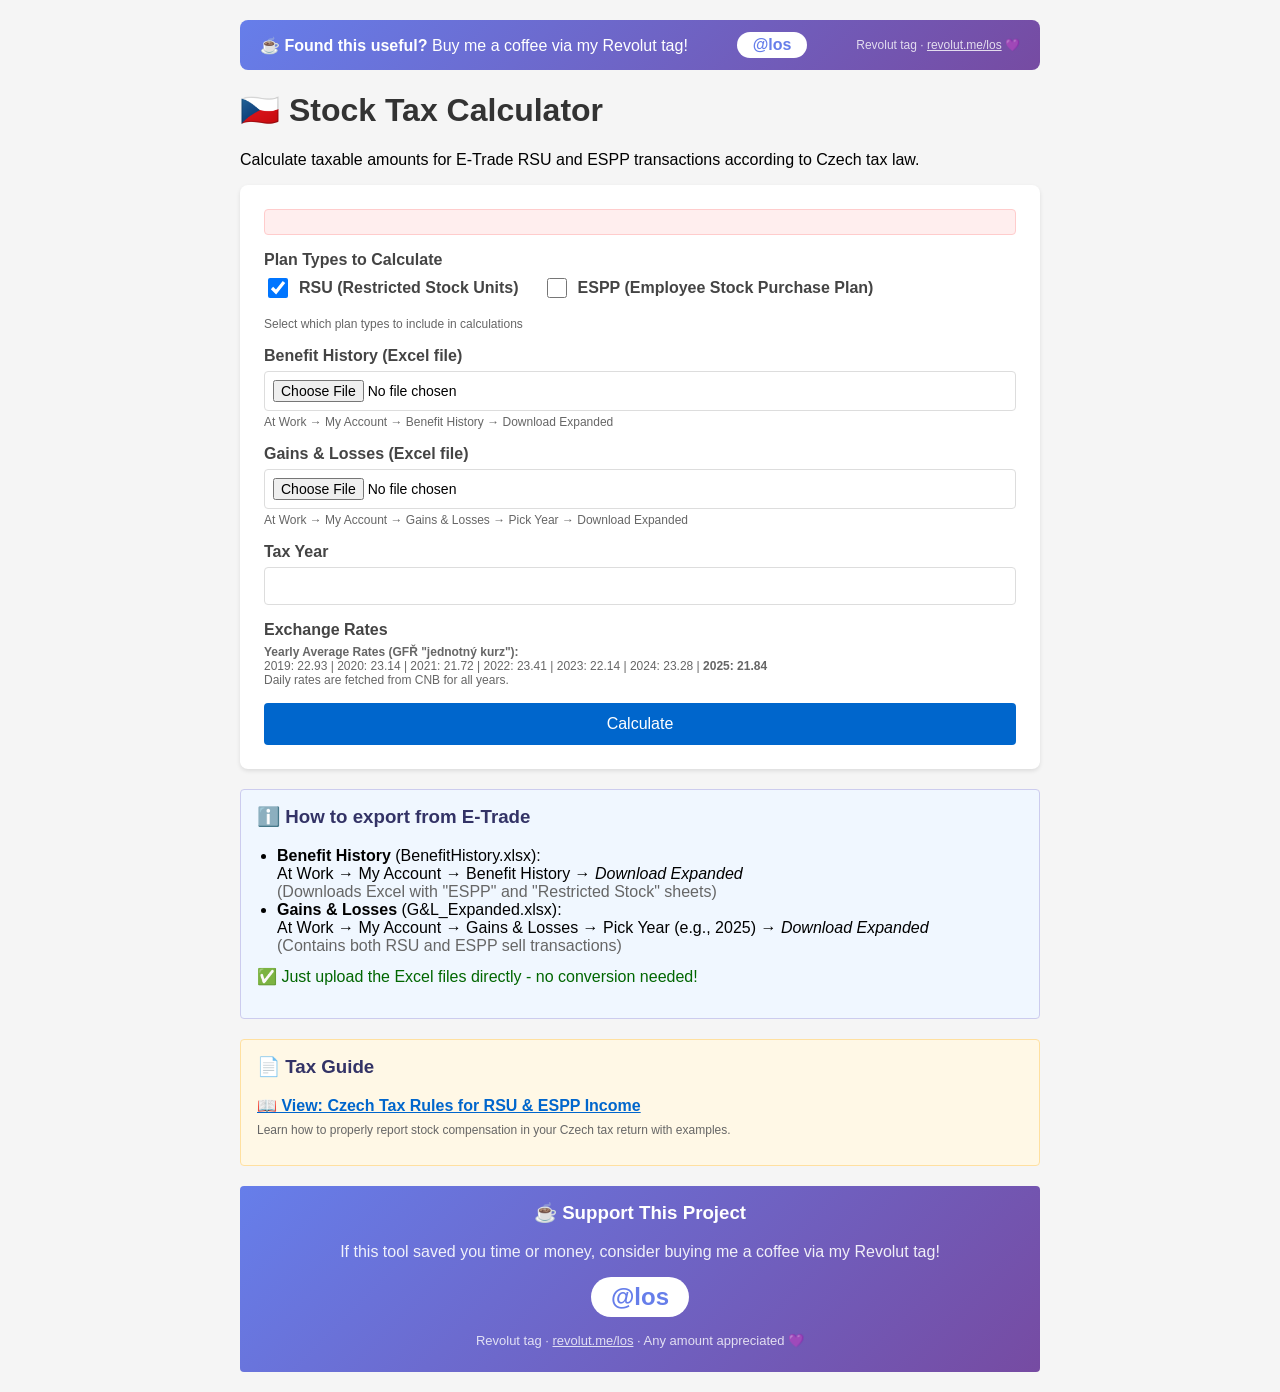
==== src/main/resources/templates/index.html @ dced1315 "Initial Transfer commit" ====
<!DOCTYPE html>
<html xmlns:th="http://www.thymeleaf.org">
<head>
    <meta charset="UTF-8">
    <meta name="viewport" content="width=device-width, initial-scale=1.0">
    <title>Stock Tax Calculator (RSU &amp; ESPP)</title>
    <link rel="icon" href="data:image/svg+xml,<svg xmlns=%22http://www.w3.org/2000/svg%22 viewBox=%220 0 100 100%22><text y=%22.9em%22 font-size=%2290%22>💰</text></svg>">
    <style>
        body {
            font-family: -apple-system, BlinkMacSystemFont, 'Segoe UI', Roboto, sans-serif;
            max-width: 800px;
            margin: 0 auto;
            padding: 20px;
            background: #f5f5f5;
        }
        h1 { color: #333; }
        .card {
            background: white;
            border-radius: 8px;
            padding: 24px;
            box-shadow: 0 2px 4px rgba(0,0,0,0.1);
            margin-bottom: 20px;
        }
        .form-group {
            margin-bottom: 16px;
        }
        label {
            display: block;
            font-weight: 600;
            margin-bottom: 6px;
            color: #444;
        }
        input[type="file"], input[type="number"], input[type="text"] {
            width: 100%;
            padding: 10px;
            border: 1px solid #ddd;
            border-radius: 4px;
            font-size: 14px;
            box-sizing: border-box;
        }
        input[type="file"] { padding: 8px; }
        .hint {
            font-size: 12px;
            color: #666;
            margin-top: 4px;
        }
        button {
            background: #0066cc;
            color: white;
            border: none;
            padding: 12px 24px;
            border-radius: 4px;
            font-size: 16px;
            cursor: pointer;
            width: 100%;
        }
        button:hover:not(:disabled) { background: #0055aa; }
        button:disabled {
            background: #ccc;
            cursor: not-allowed;
        }
        .error {
            background: #fee;
            border: 1px solid #fcc;
            color: #c00;
            padding: 12px;
            border-radius: 4px;
            margin-bottom: 16px;
        }
        .info-box {
            background: #f0f7ff;
            border: 1px solid #cce;
            padding: 16px;
            border-radius: 4px;
            margin-top: 20px;
        }
        .info-box h3 { margin-top: 0; color: #336; }
        .info-box ul { margin: 0; padding-left: 20px; }
        .checkbox-group {
            display: flex;
            gap: 24px;
            margin-bottom: 16px;
        }
        .checkbox-item {
            display: flex;
            align-items: center;
            gap: 8px;
        }
        .checkbox-item input[type="checkbox"] {
            width: 20px;
            height: 20px;
            cursor: pointer;
        }
        .checkbox-item label {
            display: inline;
            font-weight: 600;
            cursor: pointer;
            margin: 0;
        }
    </style>
</head>
<body>
    <div class="support-banner" style="background: linear-gradient(135deg, #667eea 0%, #764ba2 100%); color: white; padding: 12px 20px; border-radius: 8px; margin-bottom: 20px; display: flex; justify-content: space-between; align-items: center; flex-wrap: wrap; gap: 8px;">
        <span>☕ <strong>Found this useful?</strong> Buy me a coffee via my Revolut tag!</span>
        <a href="https://revolut.me/los" target="_blank" style="background: white; color: #667eea; padding: 4px 16px; border-radius: 15px; font-weight: bold; text-decoration: none;">@los</a>
        <span style="font-size: 12px; opacity: 0.8;">Revolut tag · <a href="https://revolut.me/los" target="_blank" style="color: white;">revolut.me/los</a> 💜</span>
    </div>

    <h1>🇨🇿 Stock Tax Calculator</h1>
    <p>Calculate taxable amounts for E-Trade RSU and ESPP transactions according to Czech tax law.</p>

    <div class="card">
        <div th:if="${error}" class="error" th:text="${error}"></div>

        <form action="/calculate" method="post" enctype="multipart/form-data" id="calcForm">
            <div class="form-group">
                <label>Plan Types to Calculate</label>
                <div class="checkbox-group">
                    <div class="checkbox-item">
                        <input type="checkbox" id="processRsu" name="processRsu" value="true" checked>
                        <label for="processRsu">RSU (Restricted Stock Units)</label>
                    </div>
                    <div class="checkbox-item">
                        <input type="checkbox" id="processEspp" name="processEspp" value="true">
                        <label for="processEspp">ESPP (Employee Stock Purchase Plan)</label>
                    </div>
                </div>
                <p class="hint">Select which plan types to include in calculations</p>
            </div>

            <div class="form-group">
                <label for="benefitHistoryFile">Benefit History (Excel file)</label>
                <input type="file" id="benefitHistoryFile" name="benefitHistoryFile" accept=".csv,.xlsx,.xls" required>
                <p class="hint">At Work → My Account → Benefit History → Download Expanded</p>
            </div>

            <div class="form-group">
                <label for="gainsLossesFile">Gains &amp; Losses (Excel file)</label>
                <input type="file" id="gainsLossesFile" name="gainsLossesFile" accept=".csv,.xlsx,.xls" required>
                <p class="hint">At Work → My Account → Gains &amp; Losses → Pick Year → Download Expanded</p>
            </div>

            <div class="form-group">
                <label for="taxYear">Tax Year</label>
                <input type="number" id="taxYear" name="taxYear" th:value="${currentYear}" min="2020" max="2030" required>
            </div>

            <div class="form-group">
                <label>Exchange Rates</label>
                <p class="hint" style="margin-top: 0;">
                    <strong>Yearly Average Rates (GFŘ "jednotný kurz"):</strong><br>
                    2019: 22.93 | 2020: 23.14 | 2021: 21.72 | 2022: 23.41 | 2023: 22.14 | 2024: 23.28 | <strong>2025: 21.84</strong><br>
                    Daily rates are fetched from CNB for all years.
                </p>
            </div>

            <button type="submit" id="submitBtn">Calculate</button>
        </form>
    </div>

    <script>
        // Disable submit button if no plan type selected
        function updateSubmitButton() {
            const rsu = document.getElementById('processRsu').checked;
            const espp = document.getElementById('processEspp').checked;
            const btn = document.getElementById('submitBtn');
            btn.disabled = !rsu && !espp;
            btn.textContent = btn.disabled ? 'Select at least one plan type' : 'Calculate';
        }
        document.getElementById('processRsu').addEventListener('change', updateSubmitButton);
        document.getElementById('processEspp').addEventListener('change', updateSubmitButton);
        updateSubmitButton();
    </script>
    
    <div class="info-box">
        <h3>ℹ️ How to export from E-Trade</h3>
        <ul>
            <li><strong>Benefit History</strong> (BenefitHistory.xlsx):<br>
                At Work → My Account → Benefit History → <em>Download Expanded</em><br>
                <span style="color:#666">(Downloads Excel with "ESPP" and "Restricted Stock" sheets)</span></li>
            <li><strong>Gains &amp; Losses</strong> (G&amp;L_Expanded.xlsx):<br>
                At Work → My Account → Gains &amp; Losses → Pick Year (e.g., 2025) → <em>Download Expanded</em><br>
                <span style="color:#666">(Contains both RSU and ESPP sell transactions)</span></li>
        </ul>
        <p style="margin-top: 12px; color: #060;">✅ Just upload the Excel files directly - no conversion needed!</p>
    </div>

    <div class="info-box" style="background: #fff8e6; border-color: #ffe0a0;">
        <h3>📄 Tax Guide</h3>
        <p style="margin: 0;">
            <a href="/tax-guide" style="color: #0066cc; font-weight: 600;">
                📖 View: Czech Tax Rules for RSU & ESPP Income
            </a>
        </p>
        <p class="hint" style="margin-top: 8px;">Learn how to properly report stock compensation in your Czech tax return with examples.</p>
    </div>

    <div class="info-box" style="background: linear-gradient(135deg, #667eea 0%, #764ba2 100%); border: none; color: white; text-align: center;">
        <h3 style="color: white; margin-top: 0;">☕ Support This Project</h3>
        <p style="margin: 8px 0; opacity: 0.9;">If this tool saved you time or money, consider buying me a coffee via my Revolut tag!</p>
        <a href="https://revolut.me/los" target="_blank" style="font-size: 24px; font-weight: bold; background: white; color: #667eea; padding: 6px 20px; border-radius: 20px; display: inline-block; margin: 8px 0; text-decoration: none;">
            @los
        </a>
        <p style="margin: 8px 0; opacity: 0.8; font-size: 13px;">Revolut tag · <a href="https://revolut.me/los" target="_blank" style="color: white;">revolut.me/los</a> · Any amount appreciated 💜</p>
    </div>
</body>
</html>
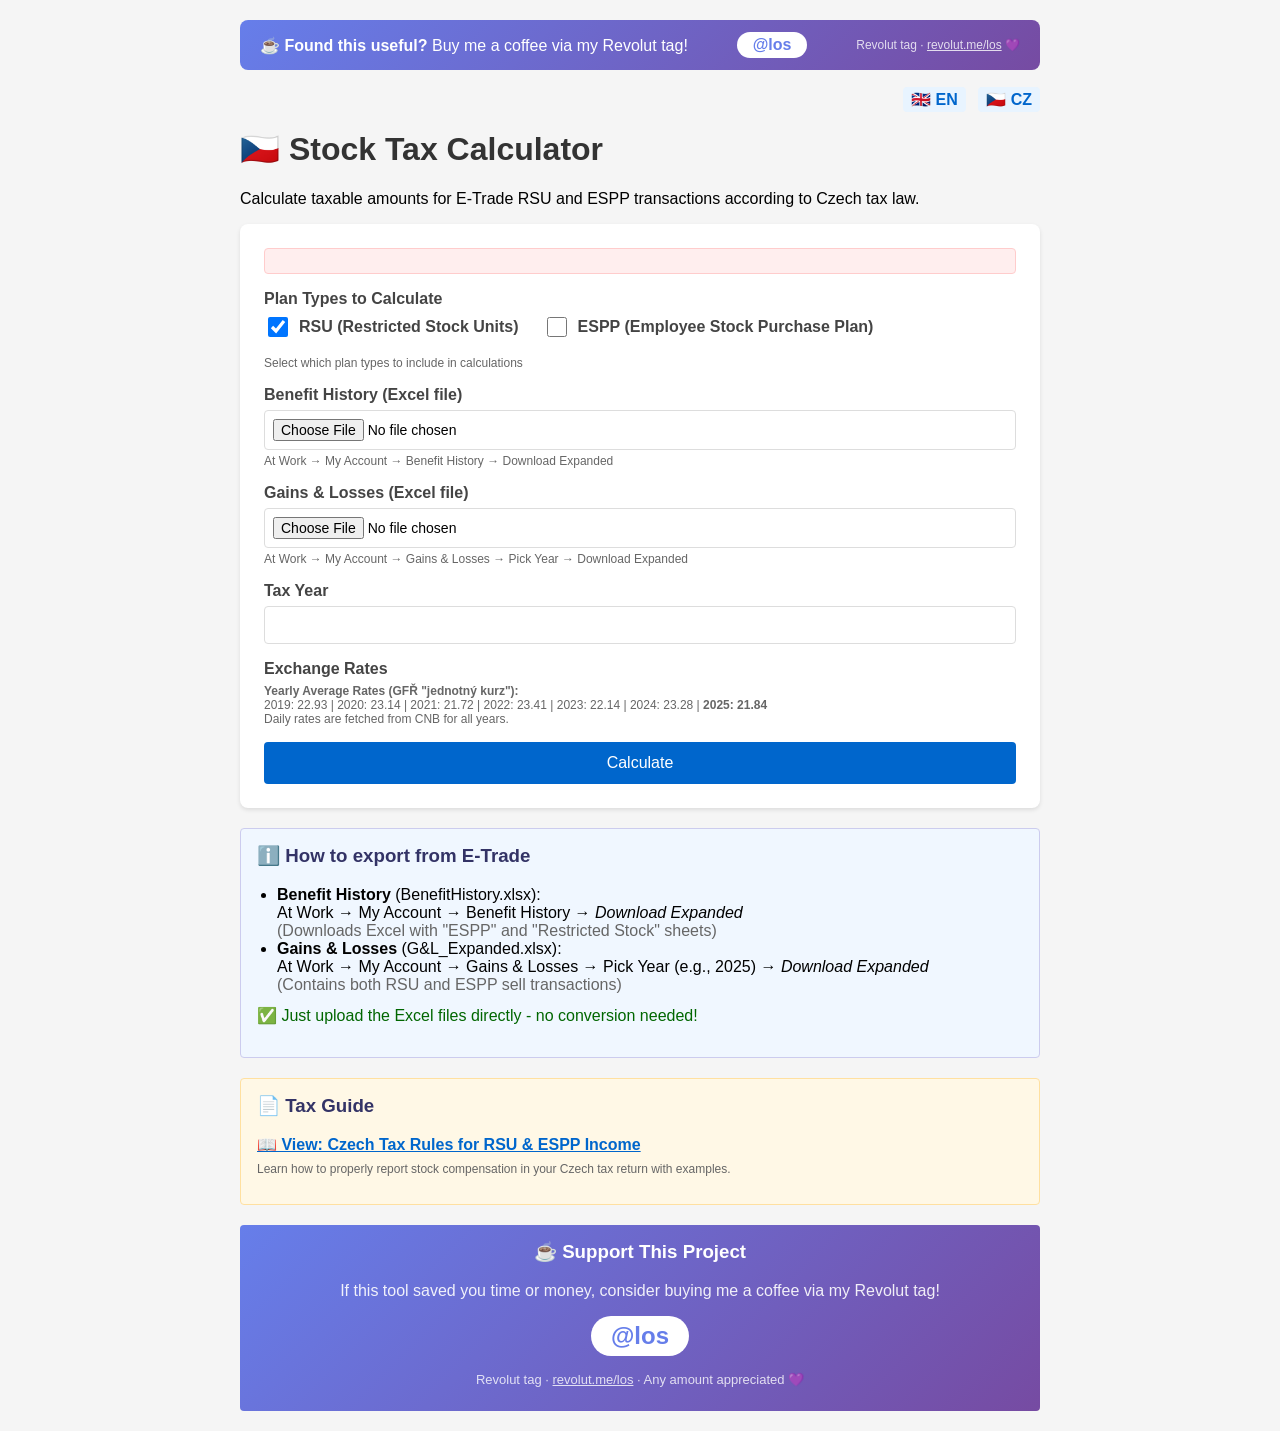
==== commit 6335d823: "Initialize i18n setup with English and Czech support for index.html" ====
--- a/src/main/resources/templates/index.html
+++ b/src/main/resources/templates/index.html
@@ -106,47 +106,52 @@
         <span style="font-size: 12px; opacity: 0.8;">Revolut tag · <a href="https://revolut.me/los" target="_blank" style="color: white;">revolut.me/los</a> 💜</span>
     </div>
 
-    <h1>🇨🇿 Stock Tax Calculator</h1>
-    <p>Calculate taxable amounts for E-Trade RSU and ESPP transactions according to Czech tax law.</p>
+    <div style="text-align: right; margin-bottom: 20px;">
+        <a href="?lang=en" style="text-decoration: none; padding: 4px 8px; border-radius: 4px; background: #e8f4ff; color: #0066cc; font-weight: bold; margin-right: 8px;">🇬🇧 EN</a>
+        <a href="?lang=cs" style="text-decoration: none; padding: 4px 8px; border-radius: 4px; background: #e8f4ff; color: #0066cc; font-weight: bold;">🇨🇿 CZ</a>
+    </div>
+
+    <h1>🇨🇿 <span th:text="#{app.title.cz}">Stock Tax Calculator</span></h1>
+    <p th:text="#{form.subtitle}">Calculate taxable amounts for E-Trade RSU and ESPP transactions according to Czech tax law.</p>
 
     <div class="card">
         <div th:if="${error}" class="error" th:text="${error}"></div>
 
         <form action="/calculate" method="post" enctype="multipart/form-data" id="calcForm">
             <div class="form-group">
-                <label>Plan Types to Calculate</label>
+                <label th:text="#{form.planTypes}">Plan Types to Calculate</label>
                 <div class="checkbox-group">
                     <div class="checkbox-item">
                         <input type="checkbox" id="processRsu" name="processRsu" value="true" checked>
-                        <label for="processRsu">RSU (Restricted Stock Units)</label>
+                        <label for="processRsu" th:text="#{form.rsu}">RSU (Restricted Stock Units)</label>
                     </div>
                     <div class="checkbox-item">
                         <input type="checkbox" id="processEspp" name="processEspp" value="true">
-                        <label for="processEspp">ESPP (Employee Stock Purchase Plan)</label>
+                        <label for="processEspp" th:text="#{form.espp}">ESPP (Employee Stock Purchase Plan)</label>
                     </div>
                 </div>
-                <p class="hint">Select which plan types to include in calculations</p>
-            </div>
-
-            <div class="form-group">
-                <label for="benefitHistoryFile">Benefit History (Excel file)</label>
+                <p class="hint" th:text="#{form.planTypeHint}">Select which plan types to include in calculations</p>
+            </div>
+
+            <div class="form-group">
+                <label for="benefitHistoryFile" th:text="#{form.benefitHistory}">Benefit History (Excel file)</label>
                 <input type="file" id="benefitHistoryFile" name="benefitHistoryFile" accept=".csv,.xlsx,.xls" required>
                 <p class="hint">At Work → My Account → Benefit History → Download Expanded</p>
             </div>
 
             <div class="form-group">
-                <label for="gainsLossesFile">Gains &amp; Losses (Excel file)</label>
+                <label for="gainsLossesFile" th:text="#{form.gainsLosses}">Gains &amp; Losses (Excel file)</label>
                 <input type="file" id="gainsLossesFile" name="gainsLossesFile" accept=".csv,.xlsx,.xls" required>
                 <p class="hint">At Work → My Account → Gains &amp; Losses → Pick Year → Download Expanded</p>
             </div>
 
             <div class="form-group">
-                <label for="taxYear">Tax Year</label>
+                <label for="taxYear" th:text="#{form.taxYear}">Tax Year</label>
                 <input type="number" id="taxYear" name="taxYear" th:value="${currentYear}" min="2020" max="2030" required>
             </div>
 
             <div class="form-group">
-                <label>Exchange Rates</label>
+                <label th:text="#{form.exchangeRates}">Exchange Rates</label>
                 <p class="hint" style="margin-top: 0;">
                     <strong>Yearly Average Rates (GFŘ "jednotný kurz"):</strong><br>
                     2019: 22.93 | 2020: 23.14 | 2021: 21.72 | 2022: 23.41 | 2023: 22.14 | 2024: 23.28 | <strong>2025: 21.84</strong><br>
@@ -154,7 +159,7 @@
                 </p>
             </div>
 
-            <button type="submit" id="submitBtn">Calculate</button>
+            <button type="submit" id="submitBtn" th:text="#{form.calculate}">Calculate</button>
         </form>
     </div>
 
@@ -173,7 +178,7 @@
     </script>
     
     <div class="info-box">
-        <h3>ℹ️ How to export from E-Trade</h3>
+        <h3 th:text="#{info.exportTitle}">ℹ️ How to export from E-Trade</h3>
         <ul>
             <li><strong>Benefit History</strong> (BenefitHistory.xlsx):<br>
                 At Work → My Account → Benefit History → <em>Download Expanded</em><br>
@@ -186,17 +191,17 @@
     </div>
 
     <div class="info-box" style="background: #fff8e6; border-color: #ffe0a0;">
-        <h3>📄 Tax Guide</h3>
+        <h3 th:text="#{info.guideTitle}">📄 Tax Guide</h3>
         <p style="margin: 0;">
-            <a href="/tax-guide" style="color: #0066cc; font-weight: 600;">
+            <a href="/tax-guide" style="color: #0066cc; font-weight: 600;" th:text="#{info.guideLink}">
                 📖 View: Czech Tax Rules for RSU & ESPP Income
             </a>
         </p>
-        <p class="hint" style="margin-top: 8px;">Learn how to properly report stock compensation in your Czech tax return with examples.</p>
+        <p class="hint" style="margin-top: 8px;" th:text="#{info.guideHint}">Learn how to properly report stock compensation in your Czech tax return with examples.</p>
     </div>
 
     <div class="info-box" style="background: linear-gradient(135deg, #667eea 0%, #764ba2 100%); border: none; color: white; text-align: center;">
-        <h3 style="color: white; margin-top: 0;">☕ Support This Project</h3>
+        <h3 style="color: white; margin-top: 0;" th:text="#{support.boxTitle}">☕ Support This Project</h3>
         <p style="margin: 8px 0; opacity: 0.9;">If this tool saved you time or money, consider buying me a coffee via my Revolut tag!</p>
         <a href="https://revolut.me/los" target="_blank" style="font-size: 24px; font-weight: bold; background: white; color: #667eea; padding: 6px 20px; border-radius: 20px; display: inline-block; margin: 8px 0; text-decoration: none;">
             @los
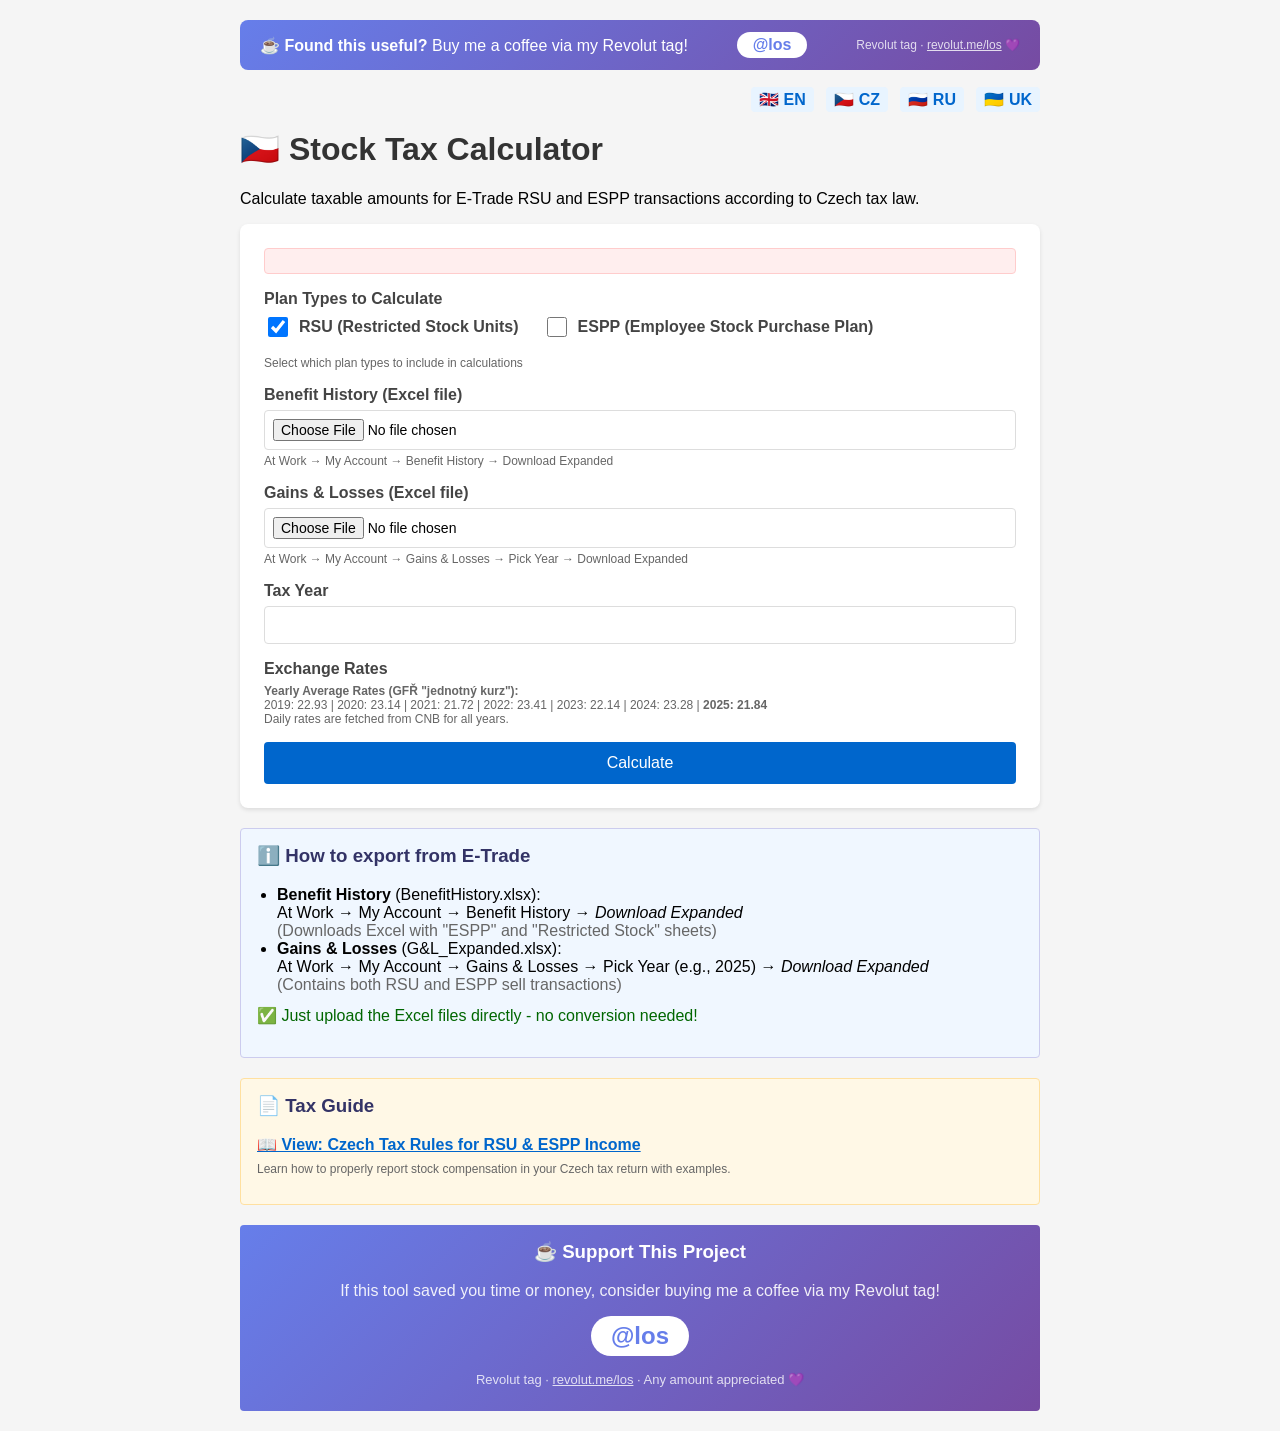
==== commit 07165557: "Add RU and UK localizations and document i18n in README" ====
--- a/src/main/resources/templates/index.html
+++ b/src/main/resources/templates/index.html
@@ -108,7 +108,9 @@
 
     <div style="text-align: right; margin-bottom: 20px;">
         <a href="?lang=en" style="text-decoration: none; padding: 4px 8px; border-radius: 4px; background: #e8f4ff; color: #0066cc; font-weight: bold; margin-right: 8px;">🇬🇧 EN</a>
-        <a href="?lang=cs" style="text-decoration: none; padding: 4px 8px; border-radius: 4px; background: #e8f4ff; color: #0066cc; font-weight: bold;">🇨🇿 CZ</a>
+        <a href="?lang=cs" style="text-decoration: none; padding: 4px 8px; border-radius: 4px; background: #e8f4ff; color: #0066cc; font-weight: bold; margin-right: 8px;">🇨🇿 CZ</a>
+        <a href="?lang=ru" style="text-decoration: none; padding: 4px 8px; border-radius: 4px; background: #e8f4ff; color: #0066cc; font-weight: bold; margin-right: 8px;">🇷🇺 RU</a>
+        <a href="?lang=uk" style="text-decoration: none; padding: 4px 8px; border-radius: 4px; background: #e8f4ff; color: #0066cc; font-weight: bold;">🇺🇦 UK</a>
     </div>
 
     <h1>🇨🇿 <span th:text="#{app.title.cz}">Stock Tax Calculator</span></h1>
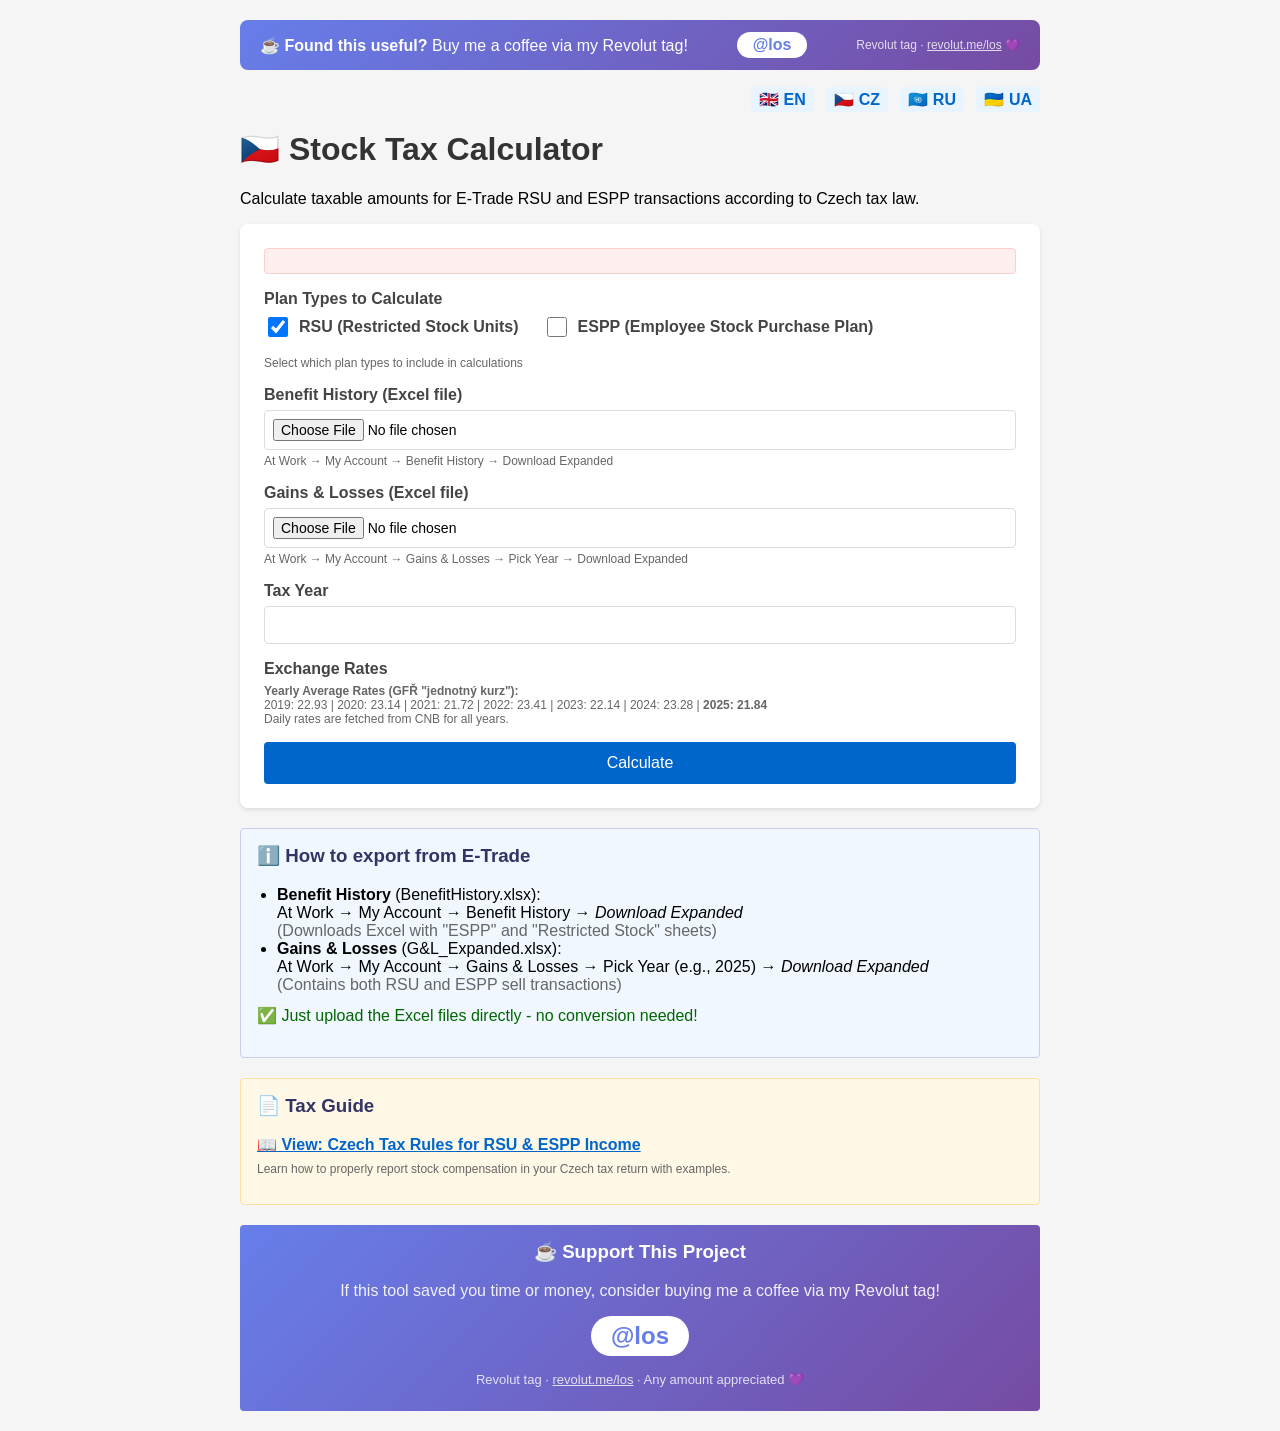
==== commit c0737d35: "Fix guide.title placeholders, rename UK to UA, and use UN flag for RU" ====
--- a/src/main/resources/templates/index.html
+++ b/src/main/resources/templates/index.html
@@ -109,8 +109,8 @@
     <div style="text-align: right; margin-bottom: 20px;">
         <a href="?lang=en" style="text-decoration: none; padding: 4px 8px; border-radius: 4px; background: #e8f4ff; color: #0066cc; font-weight: bold; margin-right: 8px;">🇬🇧 EN</a>
         <a href="?lang=cs" style="text-decoration: none; padding: 4px 8px; border-radius: 4px; background: #e8f4ff; color: #0066cc; font-weight: bold; margin-right: 8px;">🇨🇿 CZ</a>
-        <a href="?lang=ru" style="text-decoration: none; padding: 4px 8px; border-radius: 4px; background: #e8f4ff; color: #0066cc; font-weight: bold; margin-right: 8px;">🇷🇺 RU</a>
-        <a href="?lang=uk" style="text-decoration: none; padding: 4px 8px; border-radius: 4px; background: #e8f4ff; color: #0066cc; font-weight: bold;">🇺🇦 UK</a>
+        <a href="?lang=ru" style="text-decoration: none; padding: 4px 8px; border-radius: 4px; background: #e8f4ff; color: #0066cc; font-weight: bold; margin-right: 8px;">🇺🇳 RU</a>
+        <a href="?lang=ua" style="text-decoration: none; padding: 4px 8px; border-radius: 4px; background: #e8f4ff; color: #0066cc; font-weight: bold;">🇺🇦 UA</a>
     </div>
 
     <h1>🇨🇿 <span th:text="#{app.title.cz}">Stock Tax Calculator</span></h1>
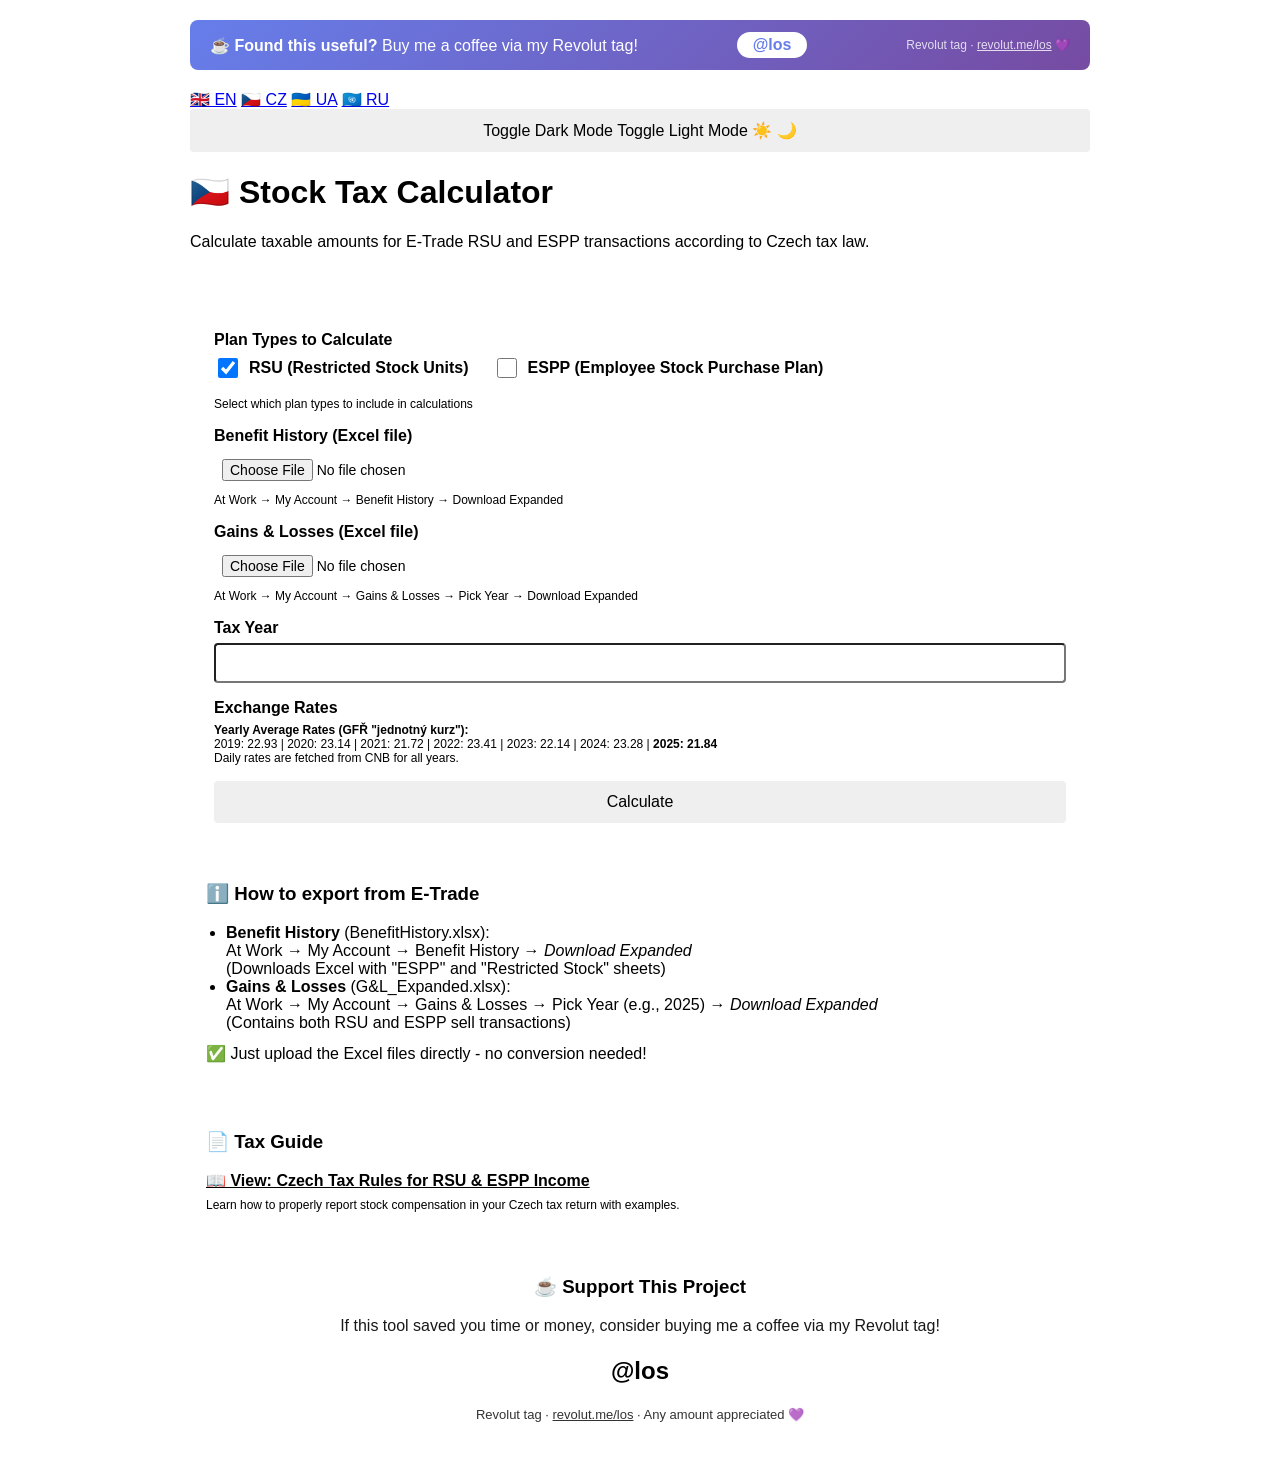
==== commit e3526b9c: "feat(ui): implement dark theme support with dynamic toggle and localization - Added theme.css and th" ====
--- a/src/main/resources/templates/index.html
+++ b/src/main/resources/templates/index.html
@@ -5,20 +5,19 @@
     <meta name="viewport" content="width=device-width, initial-scale=1.0">
     <title>Stock Tax Calculator (RSU &amp; ESPP)</title>
     <link rel="icon" href="data:image/svg+xml,<svg xmlns=%22http://www.w3.org/2000/svg%22 viewBox=%220 0 100 100%22><text y=%22.9em%22 font-size=%2290%22>💰</text></svg>">
+    <link rel="stylesheet" th:href="@{/css/theme.css}">
+    <script th:src="@{/js/theme.js}"></script>
     <style>
         body {
             font-family: -apple-system, BlinkMacSystemFont, 'Segoe UI', Roboto, sans-serif;
-            max-width: 800px;
+            max-width: 900px;
             margin: 0 auto;
             padding: 20px;
-            background: #f5f5f5;
-        }
-        h1 { color: #333; }
+        }
         .card {
-            background: white;
             border-radius: 8px;
             padding: 24px;
-            box-shadow: 0 2px 4px rgba(0,0,0,0.1);
+            box-shadow: 0 2px 4px var(--card-shadow);
             margin-bottom: 20px;
         }
         .form-group {
@@ -28,12 +27,10 @@
             display: block;
             font-weight: 600;
             margin-bottom: 6px;
-            color: #444;
         }
         input[type="file"], input[type="number"], input[type="text"] {
             width: 100%;
             padding: 10px;
-            border: 1px solid #ddd;
             border-radius: 4px;
             font-size: 14px;
             box-sizing: border-box;
@@ -41,12 +38,9 @@
         input[type="file"] { padding: 8px; }
         .hint {
             font-size: 12px;
-            color: #666;
             margin-top: 4px;
         }
         button {
-            background: #0066cc;
-            color: white;
             border: none;
             padding: 12px 24px;
             border-radius: 4px;
@@ -54,27 +48,17 @@
             cursor: pointer;
             width: 100%;
         }
-        button:hover:not(:disabled) { background: #0055aa; }
-        button:disabled {
-            background: #ccc;
-            cursor: not-allowed;
-        }
         .error {
-            background: #fee;
-            border: 1px solid #fcc;
-            color: #c00;
             padding: 12px;
             border-radius: 4px;
             margin-bottom: 16px;
         }
         .info-box {
-            background: #f0f7ff;
-            border: 1px solid #cce;
             padding: 16px;
             border-radius: 4px;
             margin-top: 20px;
         }
-        .info-box h3 { margin-top: 0; color: #336; }
+        .info-box h3 { margin-top: 0; }
         .info-box ul { margin: 0; padding-left: 20px; }
         .checkbox-group {
             display: flex;
@@ -106,11 +90,17 @@
         <span style="font-size: 12px; opacity: 0.8;">Revolut tag · <a href="https://revolut.me/los" target="_blank" style="color: white;">revolut.me/los</a> 💜</span>
     </div>
 
-    <div style="text-align: right; margin-bottom: 20px;">
-        <a href="?lang=en" style="text-decoration: none; padding: 4px 8px; border-radius: 4px; background: #e8f4ff; color: #0066cc; font-weight: bold; margin-right: 8px;">🇬🇧 EN</a>
-        <a href="?lang=cs" style="text-decoration: none; padding: 4px 8px; border-radius: 4px; background: #e8f4ff; color: #0066cc; font-weight: bold; margin-right: 8px;">🇨🇿 CZ</a>
-        <a href="?lang=ru" style="text-decoration: none; padding: 4px 8px; border-radius: 4px; background: #e8f4ff; color: #0066cc; font-weight: bold; margin-right: 8px;">🇺🇳 RU</a>
-        <a href="?lang=ua" style="text-decoration: none; padding: 4px 8px; border-radius: 4px; background: #e8f4ff; color: #0066cc; font-weight: bold;">🇺🇦 UA</a>
+    <div class="lang-box">
+        <a href="?lang=en" class="lang-flag">🇬🇧 EN</a>
+        <a href="?lang=cs" class="lang-flag">🇨🇿 CZ</a>
+        <a href="?lang=ua" class="lang-flag">🇺🇦 UA</a>
+        <a href="?lang=ru" class="lang-flag">🇺🇳 RU</a>
+        <button onclick="toggleTheme()" class="theme-toggle">
+            <span class="theme-text dark-text" th:text="#{nav.theme.toggle.dark}">Toggle Dark Mode</span>
+            <span class="theme-text light-text" th:text="#{nav.theme.toggle.light}">Toggle Light Mode</span>
+            <span class="light-icon">☀️</span>
+            <span class="dark-icon">🌙</span>
+        </button>
     </div>
 
     <h1>🇨🇿 <span th:text="#{app.title.cz}">Stock Tax Calculator</span></h1>
@@ -184,31 +174,31 @@
         <ul>
             <li><strong>Benefit History</strong> (BenefitHistory.xlsx):<br>
                 At Work → My Account → Benefit History → <em>Download Expanded</em><br>
-                <span style="color:#666">(Downloads Excel with "ESPP" and "Restricted Stock" sheets)</span></li>
+                <span style="color:var(--text-muted)">(Downloads Excel with "ESPP" and "Restricted Stock" sheets)</span></li>
             <li><strong>Gains &amp; Losses</strong> (G&amp;L_Expanded.xlsx):<br>
                 At Work → My Account → Gains &amp; Losses → Pick Year (e.g., 2025) → <em>Download Expanded</em><br>
-                <span style="color:#666">(Contains both RSU and ESPP sell transactions)</span></li>
+                <span style="color:var(--text-muted)">(Contains both RSU and ESPP sell transactions)</span></li>
         </ul>
-        <p style="margin-top: 12px; color: #060;">✅ Just upload the Excel files directly - no conversion needed!</p>
-    </div>
-
-    <div class="info-box" style="background: #fff8e6; border-color: #ffe0a0;">
+        <p style="margin-top: 12px; color: var(--success-text);">✅ Just upload the Excel files directly - no conversion needed!</p>
+    </div>
+
+    <div class="info-box" style="background: var(--guide-bg); border-color: var(--guide-border);">
         <h3 th:text="#{info.guideTitle}">📄 Tax Guide</h3>
         <p style="margin: 0;">
-            <a href="/tax-guide" style="color: #0066cc; font-weight: 600;" th:text="#{info.guideLink}">
+            <a href="/tax-guide" style="color: var(--link-color); font-weight: 600;" th:text="#{info.guideLink}">
                 📖 View: Czech Tax Rules for RSU & ESPP Income
             </a>
         </p>
         <p class="hint" style="margin-top: 8px;" th:text="#{info.guideHint}">Learn how to properly report stock compensation in your Czech tax return with examples.</p>
     </div>
 
-    <div class="info-box" style="background: linear-gradient(135deg, #667eea 0%, #764ba2 100%); border: none; color: white; text-align: center;">
-        <h3 style="color: white; margin-top: 0;" th:text="#{support.boxTitle}">☕ Support This Project</h3>
+    <div class="info-box" style="background: linear-gradient(135deg, var(--banner-bg-1) 0%, var(--banner-bg-2) 100%); border: none; color: var(--banner-text); text-align: center;">
+        <h3 style="color: var(--banner-text); margin-top: 0;" th:text="#{support.boxTitle}">☕ Support This Project</h3>
         <p style="margin: 8px 0; opacity: 0.9;">If this tool saved you time or money, consider buying me a coffee via my Revolut tag!</p>
-        <a href="https://revolut.me/los" target="_blank" style="font-size: 24px; font-weight: bold; background: white; color: #667eea; padding: 6px 20px; border-radius: 20px; display: inline-block; margin: 8px 0; text-decoration: none;">
+        <a href="https://revolut.me/los" target="_blank" style="font-size: 24px; font-weight: bold; background: var(--banner-text); color: var(--banner-bg-1); padding: 6px 20px; border-radius: 20px; display: inline-block; margin: 8px 0; text-decoration: none;">
             @los
         </a>
-        <p style="margin: 8px 0; opacity: 0.8; font-size: 13px;">Revolut tag · <a href="https://revolut.me/los" target="_blank" style="color: white;">revolut.me/los</a> · Any amount appreciated 💜</p>
+        <p style="margin: 8px 0; opacity: 0.8; font-size: 13px;">Revolut tag · <a href="https://revolut.me/los" target="_blank" style="color: var(--banner-text);">revolut.me/los</a> · Any amount appreciated 💜</p>
     </div>
 </body>
 </html>
